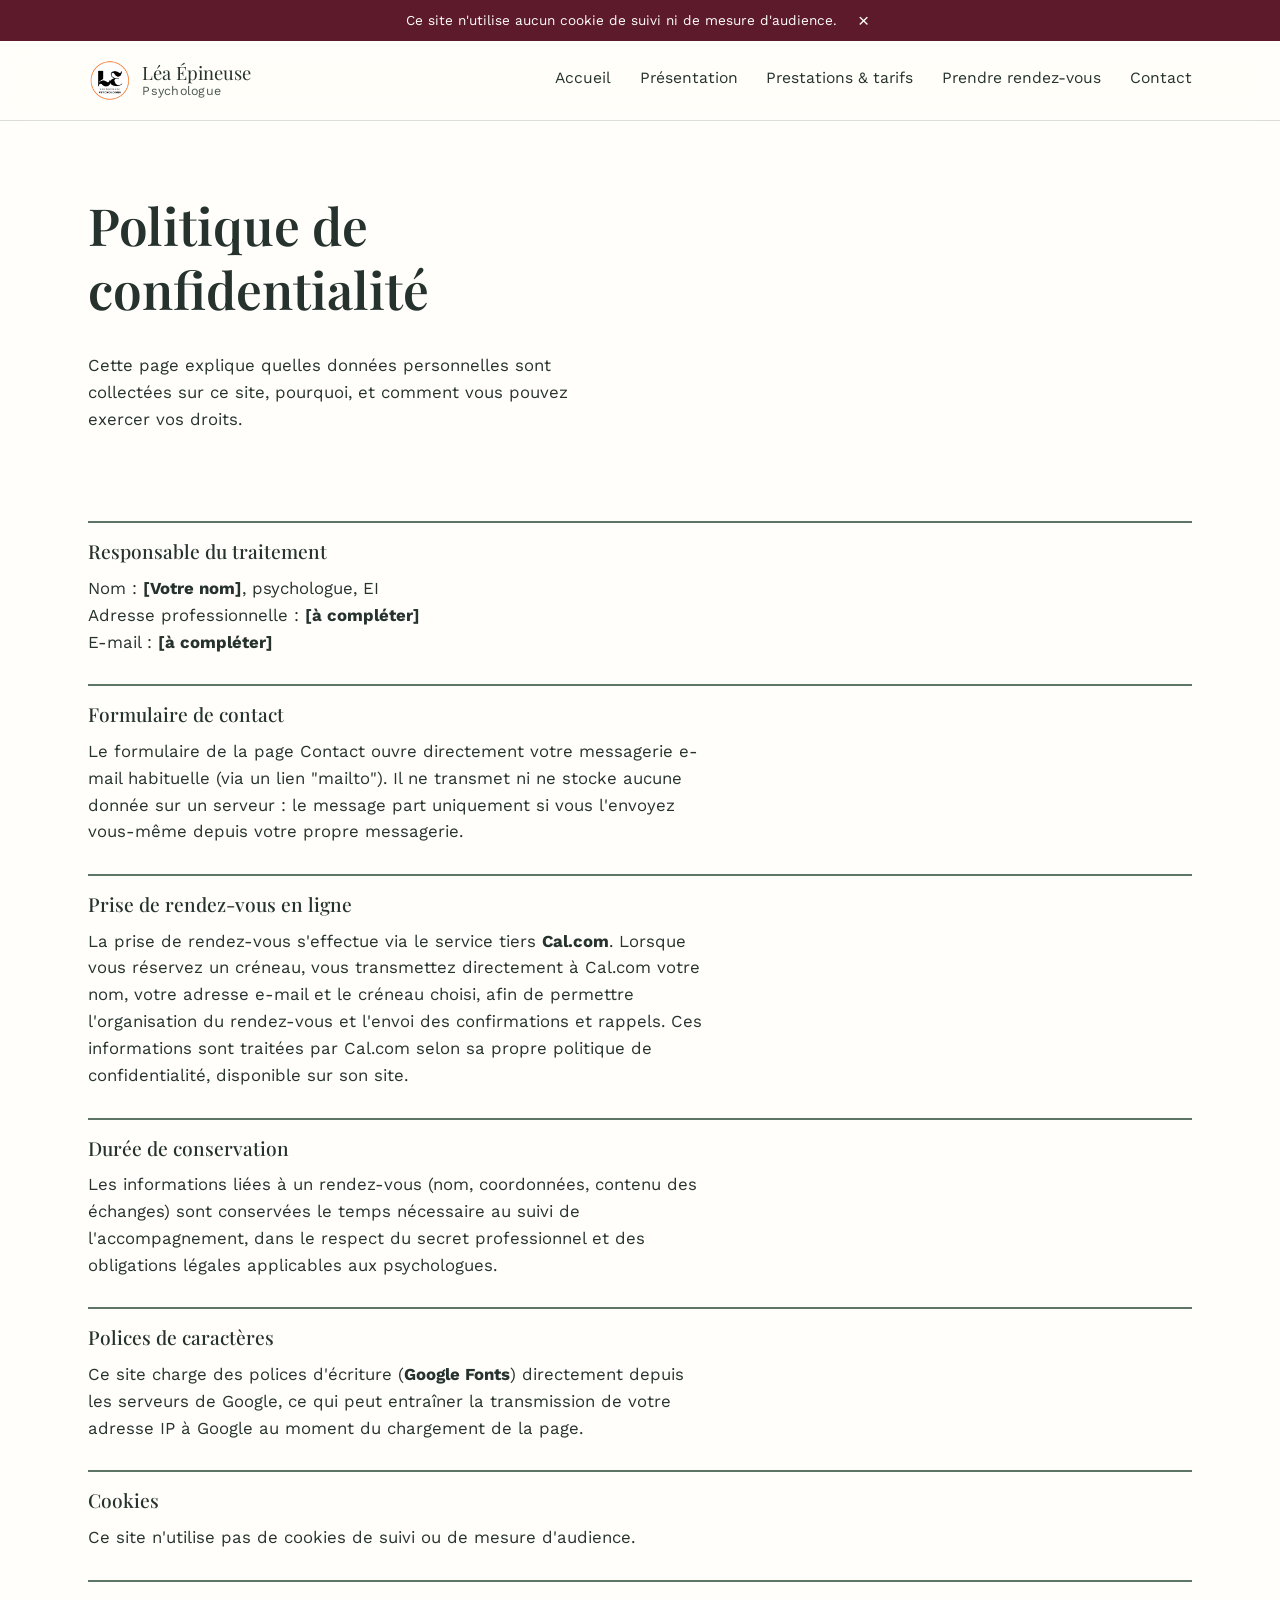
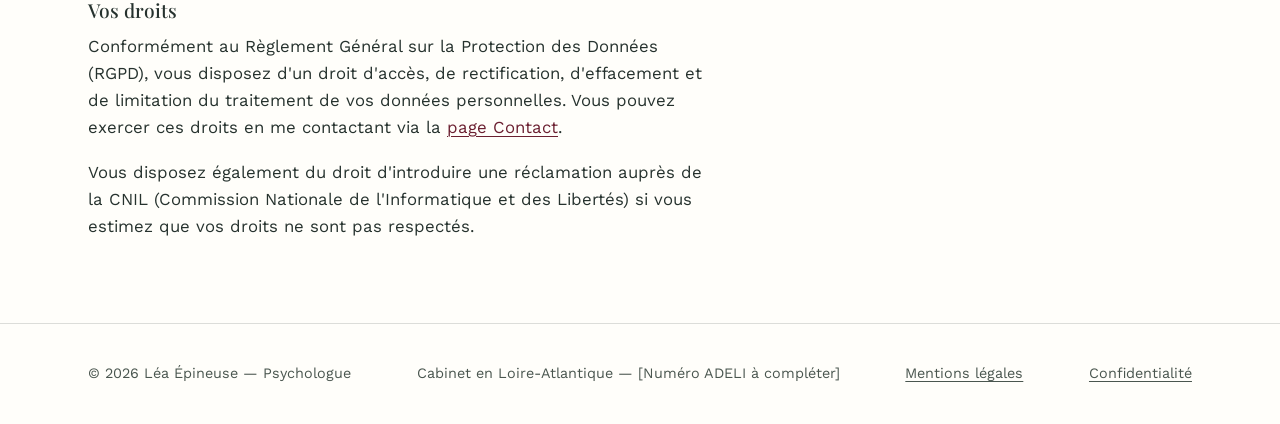
==== confidentialite.html @ ad0fff57 "Remove appointment link from footer Removed the 'Prendre rendez-vous' link from the footer." ====
<!DOCTYPE html>
<html lang="fr">
<head>
<meta charset="UTF-8">
<meta name="viewport" content="width=device-width, initial-scale=1.0">
<title>Politique de confidentialité — Léa Épineuse, Psychologue</title>
<meta name="description" content="Politique de confidentialité et protection des données personnelles du site de Léa Épineuse, psychologue.">
<link rel="stylesheet" href="style.css">
</head>
<body>
  <div class="cookie-banner" id="cookie-banner">
    <div class="cookie-banner-inner">
      <span>Ce site n'utilise aucun cookie de suivi ni de mesure d'audience.</span>
      <button class="cookie-banner-close" id="cookie-banner-close" aria-label="Fermer">×</button>
    </div>
  </div>

<header class="site-header">
  <div class="wrap header-inner">
    <a href="index.html" class="wordmark">
      <img src="logo.carre.png" alt="Logo du cabinet de Léa Épineuse">
      <span class="wordmark-text">Léa Épineuse<span>Psychologue</span></span>
    </a>
    <button class="nav-toggle" aria-label="Ouvrir le menu" aria-expanded="false">☰</button>
    <nav class="site-nav">
      <a href="index.html">Accueil</a>
      <a href="presentation.html">Présentation</a>
      <a href="prestations.html">Prestations &amp; tarifs</a>
      <a href="rendez-vous.html">Prendre rendez-vous</a>
      <a href="contact.html">Contact</a>
    </nav>
  </div>
</header>

<main>

  <section class="hero" style="padding-bottom: 1rem;">
    <div class="wrap">
      <div class="hero-text">
        <h1>Politique de confidentialité</h1>
        <p>Cette page explique quelles données personnelles sont collectées sur ce site, pourquoi, et comment vous pouvez exercer vos droits.</p>
      </div>
    </div>
  </section>

  <section>
    <div class="wrap">

      <div class="info-block">
        <h3>Responsable du traitement</h3>
        <p>Nom : <strong>[Votre nom]</strong>, psychologue, EI<br>
        Adresse professionnelle : <strong>[à compléter]</strong><br>
        E-mail : <strong>[à compléter]</strong></p>
      </div>

      <div class="info-block">
        <h3>Formulaire de contact</h3>
        <p>Le formulaire de la page Contact ouvre directement votre messagerie e-mail habituelle (via un lien "mailto"). Il ne transmet ni ne stocke aucune donnée sur un serveur : le message part uniquement si vous l'envoyez vous-même depuis votre propre messagerie.</p>
      </div>

      <div class="info-block">
        <h3>Prise de rendez-vous en ligne</h3>
        <p>La prise de rendez-vous s'effectue via le service tiers <strong>Cal.com</strong>. Lorsque vous réservez un créneau, vous transmettez directement à Cal.com votre nom, votre adresse e-mail et le créneau choisi, afin de permettre l'organisation du rendez-vous et l'envoi des confirmations et rappels. Ces informations sont traitées par Cal.com selon sa propre politique de confidentialité, disponible sur son site.</p>
      </div>

      <div class="info-block">
        <h3>Durée de conservation</h3>
        <p>Les informations liées à un rendez-vous (nom, coordonnées, contenu des échanges) sont conservées le temps nécessaire au suivi de l'accompagnement, dans le respect du secret professionnel et des obligations légales applicables aux psychologues.</p>
      </div>

      <div class="info-block">
        <h3>Polices de caractères</h3>
        <p>Ce site charge des polices d'écriture (<strong>Google Fonts</strong>) directement depuis les serveurs de Google, ce qui peut entraîner la transmission de votre adresse IP à Google au moment du chargement de la page.</p>
      </div>

      <div class="info-block">
        <h3>Cookies</h3>
        <p>Ce site n'utilise pas de cookies de suivi ou de mesure d'audience.</p>
      </div>

      <div class="info-block">
        <h3>Vos droits</h3>
        <p>Conformément au Règlement Général sur la Protection des Données (RGPD), vous disposez d'un droit d'accès, de rectification, d'effacement et de limitation du traitement de vos données personnelles. Vous pouvez exercer ces droits en me contactant via la <a href="contact.html">page Contact</a>.</p>
        <p>Vous disposez également du droit d'introduire une réclamation auprès de la CNIL (Commission Nationale de l'Informatique et des Libertés) si vous estimez que vos droits ne sont pas respectés.</p>
      </div>

    </div>
  </section>

</main>

<footer class="site-footer">
  <div class="wrap footer-inner">
    <span>© <span id="year"></span> Léa Épineuse — Psychologue</span>
    <span>Cabinet en Loire-Atlantique — [Numéro ADELI à compléter]</span>
    <a href="mentions-legales.html">Mentions légales</a>
    <a href="confidentialite.html">Confidentialité</a>
  </div>
</footer>

<script src="script.js"></script>
<script>document.getElementById('year').textContent = new Date().getFullYear();</script>
</body>
</html>
---- style.css ----
@import url('https://fonts.googleapis.com/css2?family=Playfair+Display:ital,wght@0,400;0,500;0,600;0,700;1,400&family=Work+Sans:wght@400;500;600&display=swap');

:root {
  --ink: #26322e;
  --ink-soft: #4a564f;
  --bg: #fffefa;
  --bg-panel: #f3e2e5;
  --sage: #7c9683;
  --sage-dark: #5c7565;
  --rose: #8f2d42;
  --rose-dark: #6b1f30;
  --plum: #5c1a2b;
  --line: rgba(38, 50, 46, 0.16);
  --font-serif: 'Playfair Display', Georgia, 'Times New Roman', serif;
  --font-sans: 'Work Sans', -apple-system, BlinkMacSystemFont, 'Segoe UI', sans-serif;
  --max: 72rem;
}

* { box-sizing: border-box; }

html { scroll-behavior: smooth; }

@media (prefers-reduced-motion: reduce) {
  html { scroll-behavior: auto; }
  * { animation-duration: 0.01ms !important; animation-iteration-count: 1 !important; transition-duration: 0.01ms !important; }
}

body {
  margin: 0;
  font-family: var(--font-sans);
  color: var(--ink);
  background: var(--bg);
  line-height: 1.6;
  font-size: 1.05rem;
}

h1, h2, h3 {
  font-family: var(--font-serif);
  font-weight: 500;
  color: var(--ink);
  line-height: 1.25;
  margin: 0 0 0.6em;
}

h1 { font-size: clamp(2.1rem, 4vw, 3.2rem); font-weight: 600; }
h2 { font-size: clamp(1.5rem, 2.6vw, 2rem); }
h3 { font-size: 1.2rem; }

p { margin: 0 0 1.1em; max-width: 62ch; }

a { color: var(--rose-dark); text-decoration-thickness: 1px; text-underline-offset: 3px; }
a:hover { color: var(--rose); }

.wrap {
  max-width: var(--max);
  margin: 0 auto;
  padding: 0 1.5rem;
}

/* Header */
.site-header {
  border-bottom: 1px solid var(--line);
  background: rgba(255, 254, 250, 0.45);
  backdrop-filter: blur(14px) saturate(160%);
  -webkit-backdrop-filter: blur(14px) saturate(160%);
  position: sticky;
  top: 0;
  z-index: 20;
}

.header-inner {
  display: flex;
  align-items: center;
  justify-content: space-between;
  padding-top: 1.1rem;
  padding-bottom: 1.1rem;
}

.wordmark {
  display: flex;
  align-items: center;
  gap: 0.65rem;
  font-family: var(--font-serif);
  font-size: 1.15rem;
  color: var(--ink);
  text-decoration: none;
  line-height: 1.2;
}

.wordmark img {
  height: 44px;
  width: 44px;
  display: block;
  border-radius: 50%;
  object-fit: cover;
}

.wordmark-text {
  display: flex;
  flex-direction: column;
}

.wordmark-text span {
  font-family: var(--font-sans);
  font-size: 0.78rem;
  color: var(--ink-soft);
  letter-spacing: 0.02em;
}

.site-nav {
  display: flex;
  gap: 1.8rem;
}

.site-nav a {
  color: var(--ink);
  text-decoration: none;
  font-size: 0.98rem;
  padding-bottom: 0.2rem;
  border-bottom: 2px solid transparent;
}

.site-nav a:hover,
.site-nav a[aria-current="page"] {
  border-bottom-color: var(--sage-dark);
  color: var(--ink);
}

.nav-toggle {
  display: none;
  background: none;
  border: 1px solid var(--line);
  border-radius: 6px;
  padding: 0.4rem 0.7rem;
  font-size: 1.1rem;
  cursor: pointer;
  color: var(--ink);
}

/* Buttons */
.btn {
  display: inline-block;
  padding: 0.6rem 1.35rem;
  border-radius: 999px;
  text-decoration: none;
  font-size: 0.92rem;
  font-weight: 500;
  letter-spacing: 0.01em;
  border: 1px solid transparent;
  transition: background-color 0.2s ease, color 0.2s ease, border-color 0.2s ease;
}

.btn-primary {
  background: var(--rose-dark);
  color: #fff;
}
.btn-primary:hover { background: var(--rose); color: #fff; }

.btn-secondary {
  border-color: rgba(38, 50, 46, 0.25);
  color: var(--ink);
  background: rgba(255, 255, 255, 0.35);
  backdrop-filter: blur(10px) saturate(160%);
  -webkit-backdrop-filter: blur(10px) saturate(160%);
}
.btn-secondary:hover { background: rgba(38, 50, 46, 0.08); border-color: var(--ink); }

.btn-row { display: flex; gap: 0.85rem; flex-wrap: wrap; margin-top: 1.6rem; }

/* Hero */
.hero {
  padding: 4.5rem 0 4rem;
  position: relative;
  overflow: hidden;
}

.hero-text { max-width: 34rem; }

/* Sections */
section { padding: 3.4rem 0; }

.panel { background: var(--bg-panel); }

.section-head { max-width: 42rem; margin-bottom: 2.2rem; }

.grid-3 {
  display: grid;
  grid-template-columns: repeat(3, 1fr);
  gap: 2rem;
}

.grid-2 {
  display: grid;
  grid-template-columns: 1fr 1fr;
  gap: 2.4rem;
}

.item {
  border-top: 2px solid var(--sage-dark);
  padding-top: 1rem;
}

.item h3 { margin-bottom: 0.5em; }

/* Pricing */
.price-list {
  list-style: none;
  margin: 0;
  padding: 0;
}

.price-row {
  display: flex;
  justify-content: space-between;
  align-items: baseline;
  gap: 1rem;
  padding: 1.3rem 0;
  border-bottom: 1px solid var(--line);
}

.price-row:first-child { border-top: 1px solid var(--line); }

.price-row h3 { margin: 0 0 0.3em; }
.price-row p { margin: 0; color: var(--ink-soft); font-size: 0.96rem; }

.price-amount {
  font-family: var(--font-serif);
  font-size: 1.3rem;
  white-space: nowrap;
  color: var(--rose-dark);
}

.note {
  font-size: 0.92rem;
  color: var(--ink-soft);
  margin-top: 1.2rem;
}

/* Steps (legitimate sequence) */
.steps {
  list-style: none;
  margin: 0;
  padding: 0;
  display: grid;
  grid-template-columns: repeat(3, 1fr);
  gap: 2rem;
  counter-reset: step;
}

.steps li {
  counter-increment: step;
  padding-top: 1rem;
  border-top: 2px solid var(--sage-dark);
  position: relative;
}

.steps li::before {
  content: counter(step);
  font-family: var(--font-serif);
  font-size: 1.6rem;
  color: var(--sage-dark);
  display: block;
  margin-bottom: 0.4rem;
}

/* Callout */
.callout {
  background: var(--plum);
  color: var(--bg);
  border-radius: 6px;
  padding: 2.2rem;
}

.callout h2, .callout p { color: var(--bg); }
.callout a.btn-primary { background: var(--rose); }

/* Contact form */
.contact-grid {
  display: grid;
  grid-template-columns: 1fr 1fr;
  gap: 3rem;
  align-items: start;
}

form.contact-form { display: flex; flex-direction: column; gap: 1rem; max-width: 32rem; }

label { font-size: 0.92rem; color: var(--ink-soft); }

input, textarea {
  font-family: var(--font-sans);
  font-size: 1rem;
  padding: 0.7rem 0.8rem;
  border: 1px solid var(--line);
  border-radius: 4px;
  background: #fff;
  color: var(--ink);
}

input:focus, textarea:focus, a:focus, button:focus {
  outline: 3px solid var(--sage-dark);
  outline-offset: 2px;
}

textarea { resize: vertical; min-height: 140px; }

.info-block { border-top: 2px solid var(--sage-dark); padding-top: 1rem; margin-bottom: 1.8rem; }

/* Footer */
.site-footer {
  border-top: 1px solid var(--line);
  padding: 2.4rem 0;
  font-size: 0.9rem;
  color: var(--ink-soft);
}

.footer-inner {
  display: flex;
  justify-content: space-between;
  flex-wrap: wrap;
  gap: 1rem;
}

.footer-inner a {
  color: var(--ink-soft);
  text-decoration: underline;
}
.footer-inner a:hover { color: var(--ink); }

/* Responsive */
@media (max-width: 800px) {
  .grid-3, .steps { grid-template-columns: 1fr; gap: 1.6rem; }
  .grid-2, .contact-grid { grid-template-columns: 1fr; }

  .nav-toggle { display: inline-block; }
  .site-nav {
    display: none;
    flex-direction: column;
    gap: 0;
    position: absolute;
    top: 100%;
    left: 0;
    right: 0;
    background: rgba(255, 254, 250, 0.85);
    backdrop-filter: blur(20px) saturate(180%);
    -webkit-backdrop-filter: blur(20px) saturate(180%);
    box-shadow: 0 8px 24px rgba(38, 50, 46, 0.12);
    border-bottom: 1px solid var(--line);
  }
  .site-nav.open { display: flex; }
  .site-nav a { padding: 0.9rem 1.5rem; border-bottom: 1px solid var(--line); }
}

/* Bandeau cookies */
.cookie-banner {
  background: var(--plum);
  color: var(--bg);
  font-size: 0.85rem;
  text-align: center;
}

.cookie-banner-inner {
  display: flex;
  align-items: center;
  justify-content: center;
  gap: 1rem;
  padding: 0.6rem 1.5rem;
  position: relative;
}

.cookie-banner-close {
  background: none;
  border: none;
  color: var(--bg);
  font-size: 1.2rem;
  cursor: pointer;
  line-height: 1;
  padding: 0 0.3rem;
}

.cookie-banner.hidden { display: none; }

/* Carte */
.map-embed {
  aspect-ratio: 16 / 9;
  border-radius: 8px;
  overflow: hidden;
  margin-top: 1.5rem;
  border: 1px solid var(--line);
}
.map-embed iframe { width: 100%; height: 100%; border: 0; }
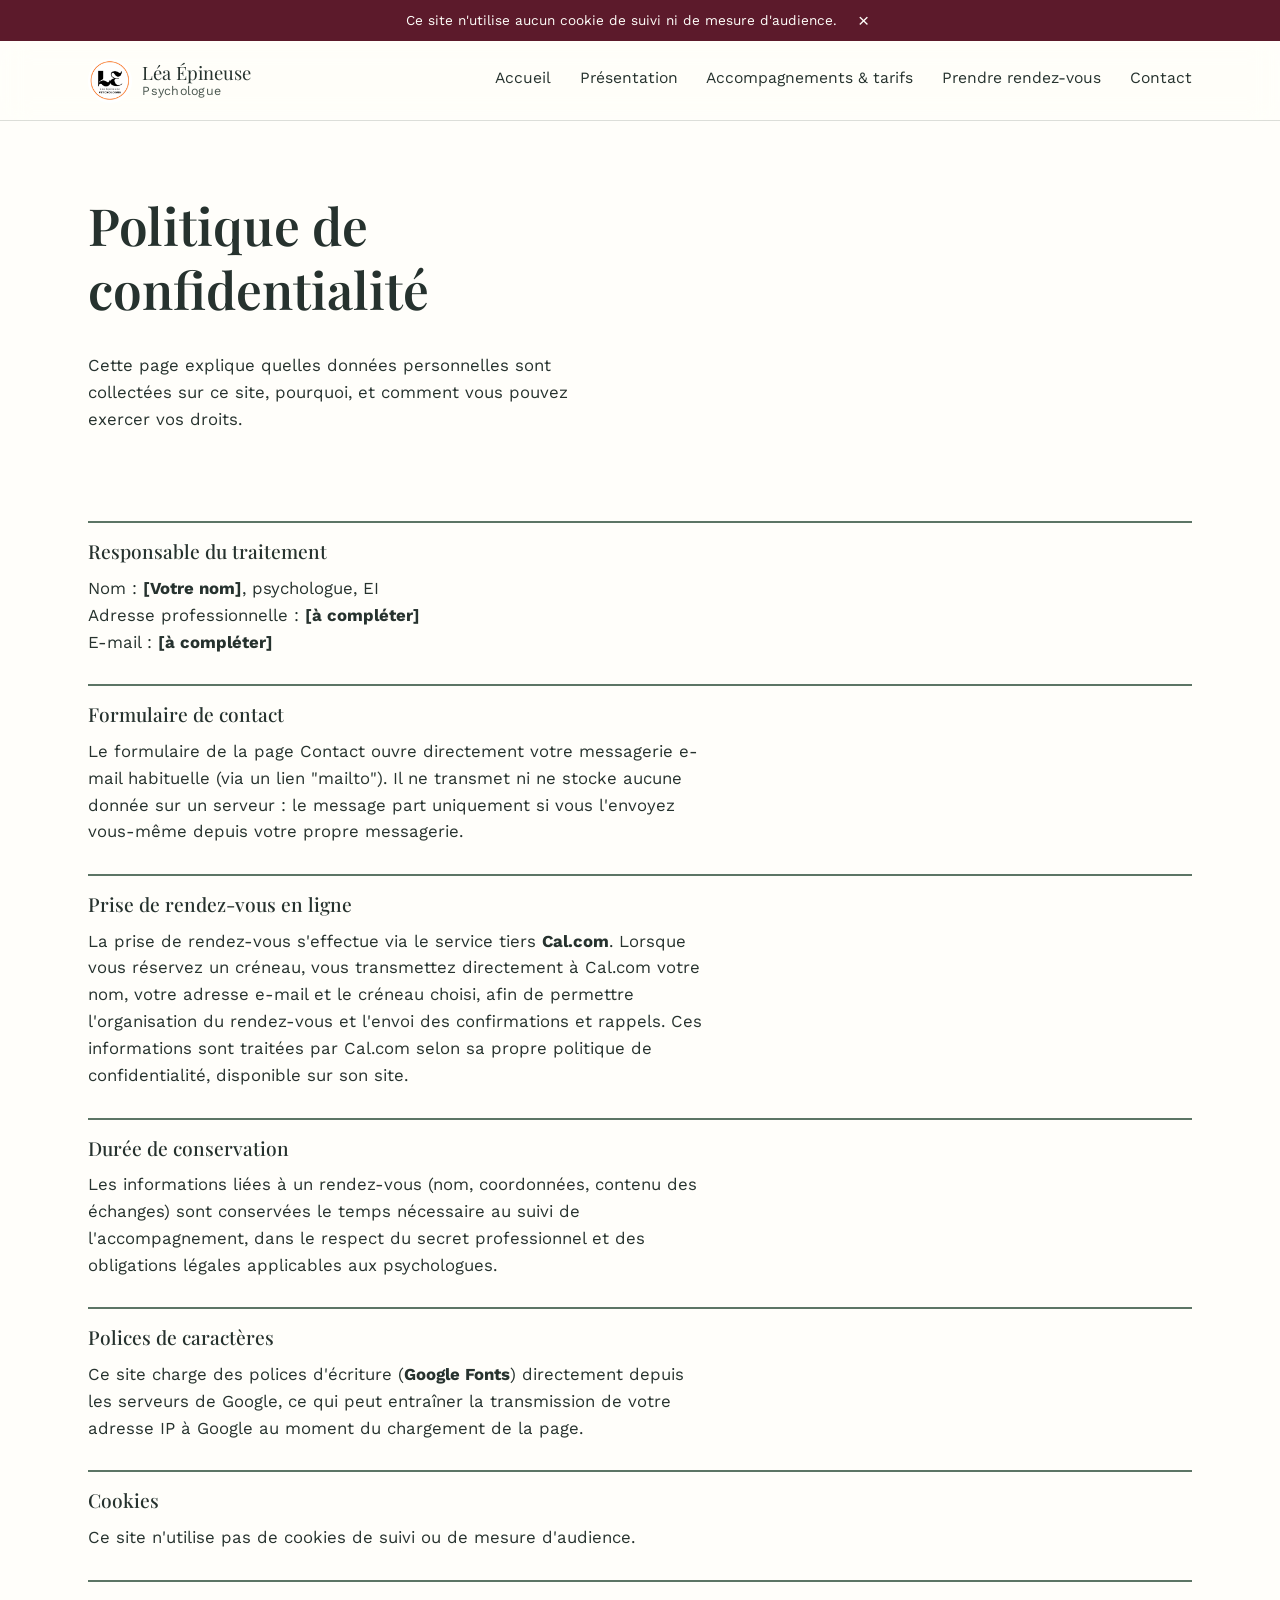
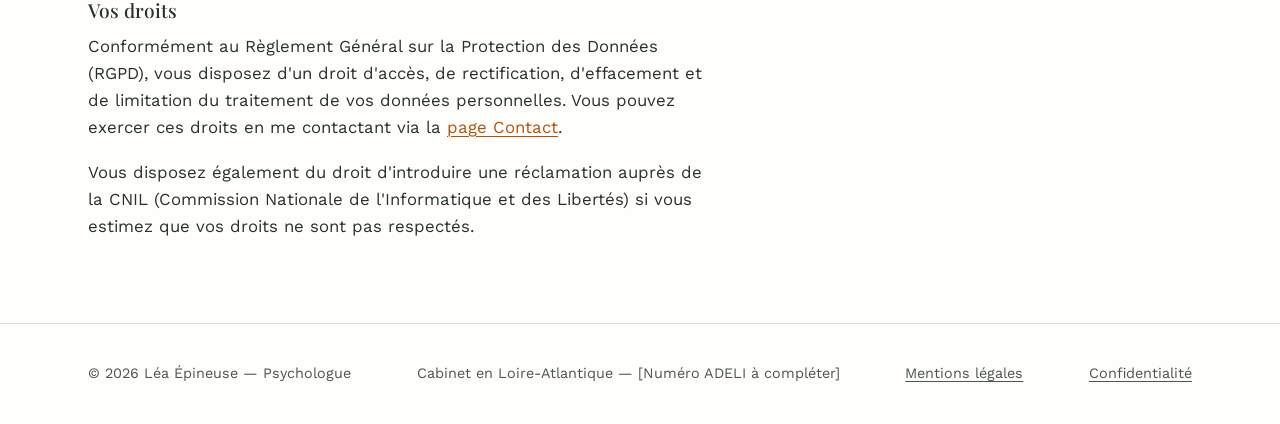
==== commit 4fafcda3: "Update link text for services in confidentialite.html" ====
--- a/confidentialite.html
+++ b/confidentialite.html
@@ -25,7 +25,7 @@
     <nav class="site-nav">
       <a href="index.html">Accueil</a>
       <a href="presentation.html">Présentation</a>
-      <a href="prestations.html">Prestations &amp; tarifs</a>
+      <a href="prestations.html">Accompagnements &amp; tarifs</a>
       <a href="rendez-vous.html">Prendre rendez-vous</a>
       <a href="contact.html">Contact</a>
     </nav>
--- a/style.css
+++ b/style.css
@@ -4,11 +4,11 @@
   --ink: #26322e;
   --ink-soft: #4a564f;
   --bg: #fffefa;
-  --bg-panel: #f3e2e5;
+  --bg-panel: #e9d3cc;
   --sage: #7c9683;
   --sage-dark: #5c7565;
-  --rose: #8f2d42;
-  --rose-dark: #6b1f30;
+  --rose: #d97706;
+  --rose-dark: #b45309;
   --plum: #5c1a2b;
   --line: rgba(38, 50, 46, 0.16);
   --font-serif: 'Playfair Display', Georgia, 'Times New Roman', serif;
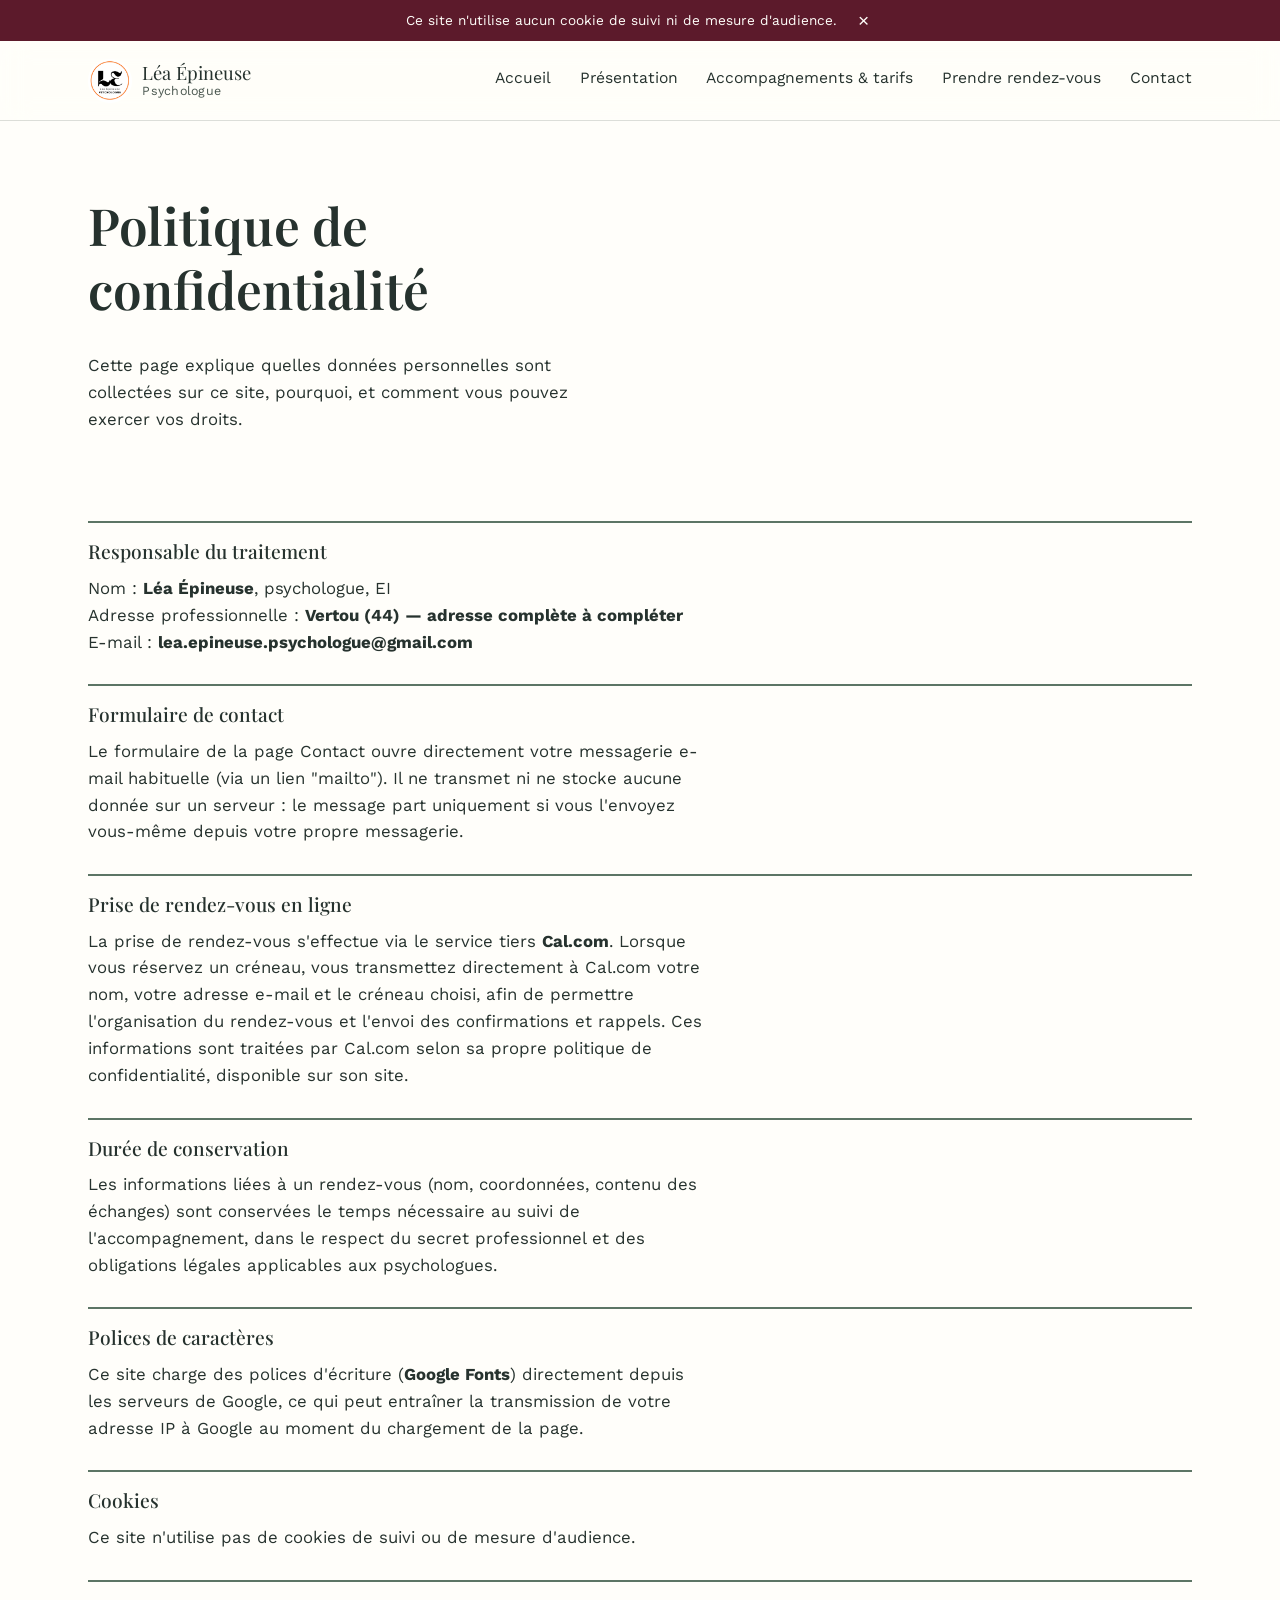
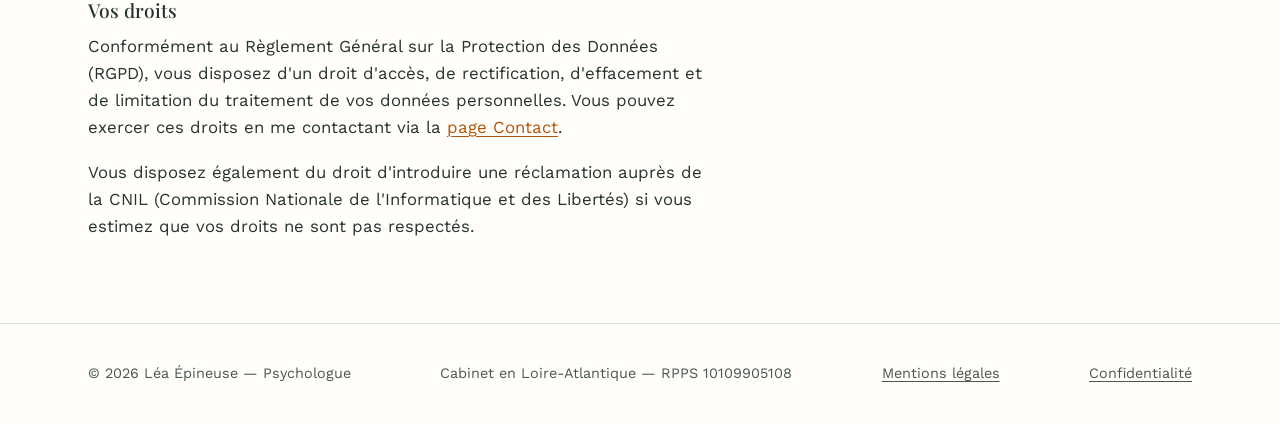
==== commit e9ff07ab: "Update contact information in confidentialite.html" ====
--- a/confidentialite.html
+++ b/confidentialite.html
@@ -48,9 +48,9 @@
 
       <div class="info-block">
         <h3>Responsable du traitement</h3>
-        <p>Nom : <strong>[Votre nom]</strong>, psychologue, EI<br>
-        Adresse professionnelle : <strong>[à compléter]</strong><br>
-        E-mail : <strong>[à compléter]</strong></p>
+        <p>Nom : <strong>Léa Épineuse</strong>, psychologue, EI<br>
+        Adresse professionnelle : <strong>Vertou (44) — adresse complète à compléter</strong><br>
+        E-mail : <strong>lea.epineuse.psychologue@gmail.com</strong></p>
       </div>
 
       <div class="info-block">
@@ -92,7 +92,7 @@
 <footer class="site-footer">
   <div class="wrap footer-inner">
     <span>© <span id="year"></span> Léa Épineuse — Psychologue</span>
-    <span>Cabinet en Loire-Atlantique — [Numéro ADELI à compléter]</span>
+    <span>Cabinet en Loire-Atlantique — RPPS 10109905108</span>
     <a href="mentions-legales.html">Mentions légales</a>
     <a href="confidentialite.html">Confidentialité</a>
   </div>
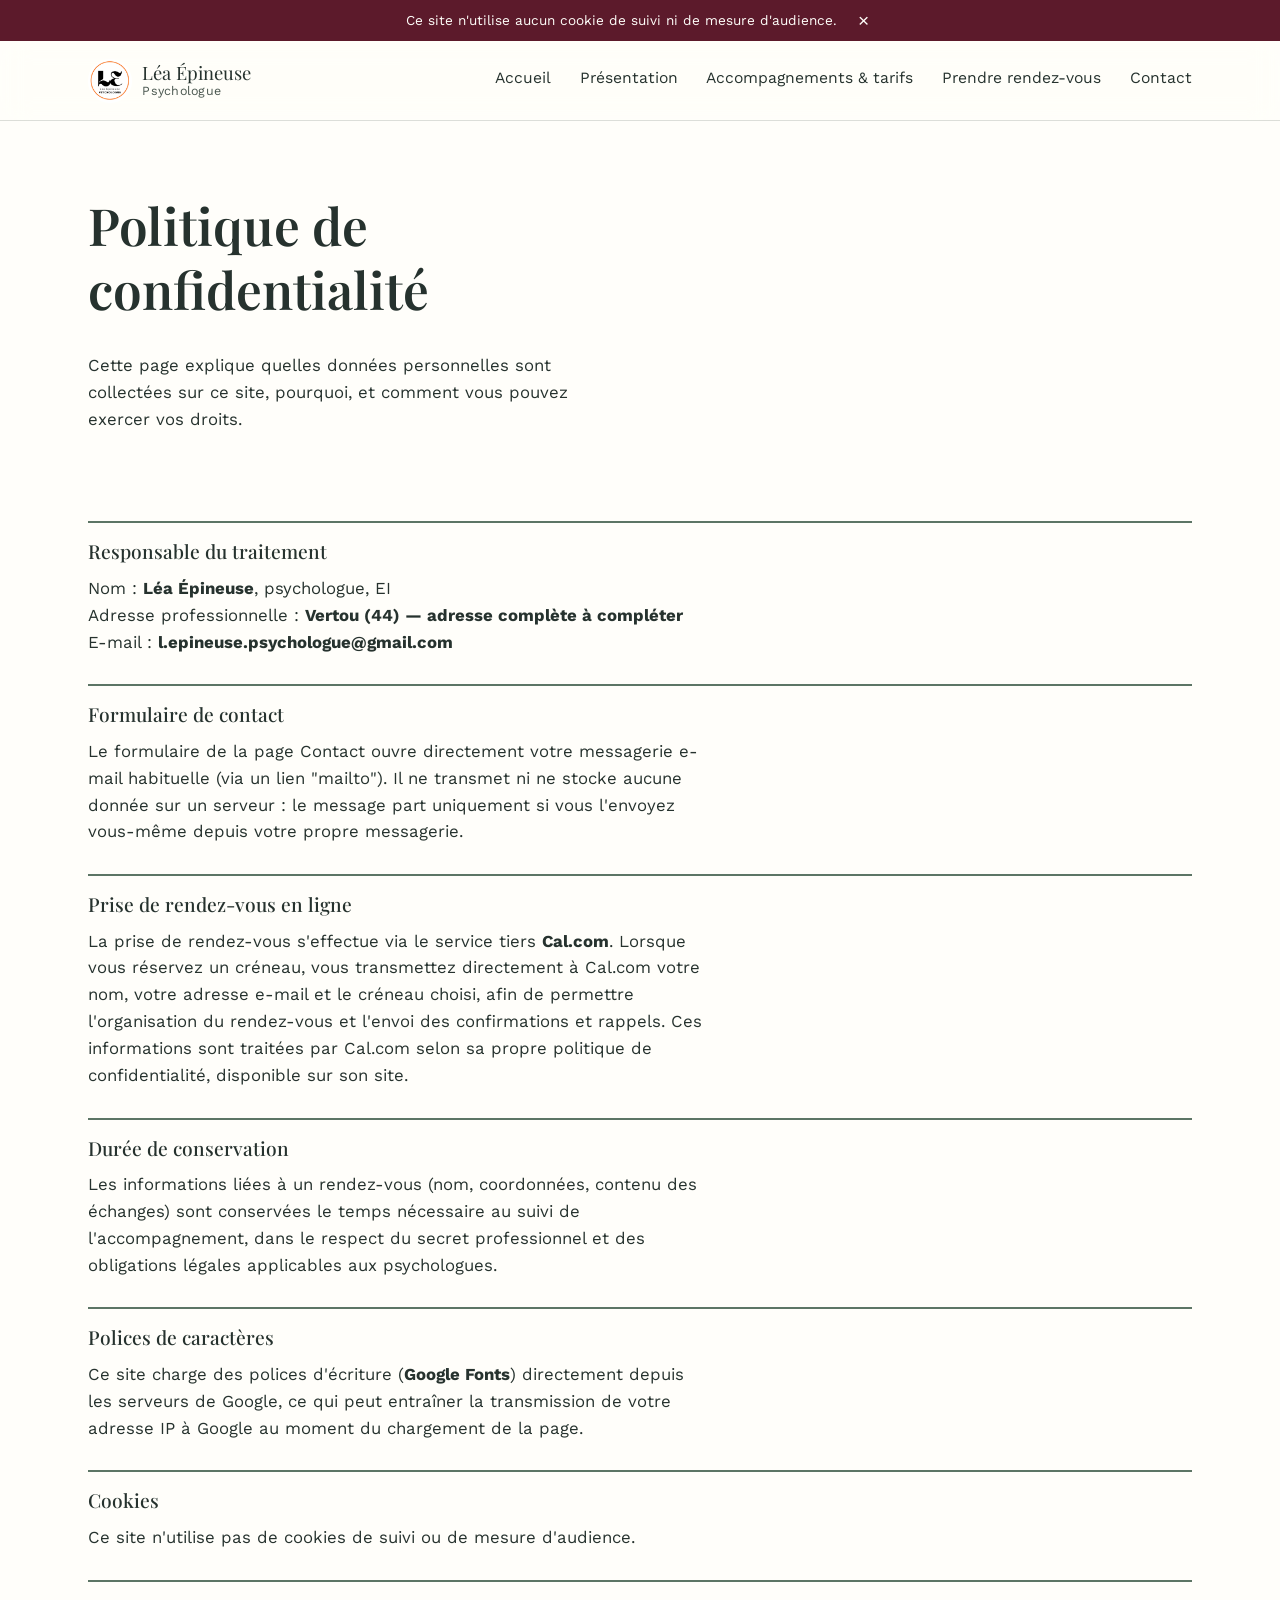
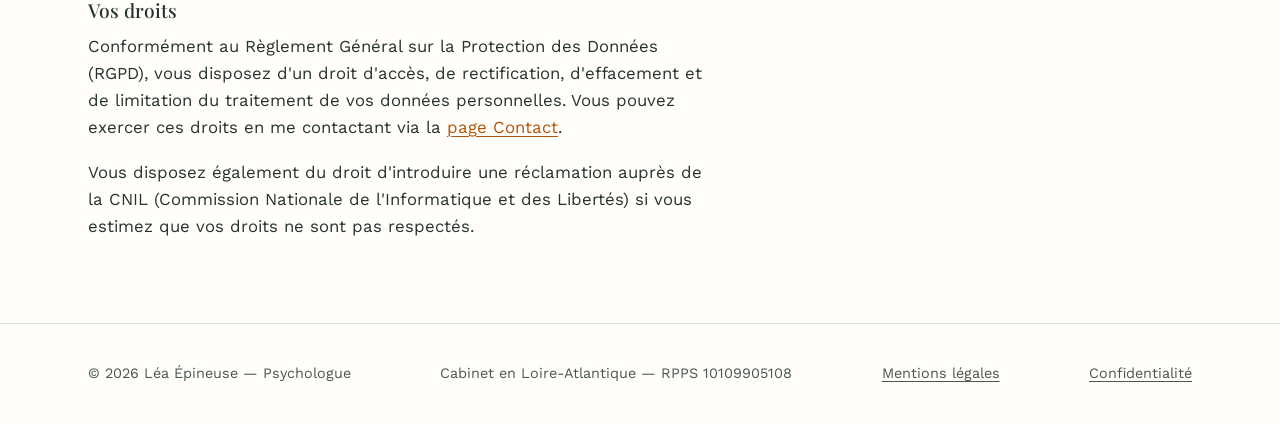
==== commit 225828ed: "Update email address for Léa Épineuse" ====
--- a/confidentialite.html
+++ b/confidentialite.html
@@ -50,7 +50,7 @@
         <h3>Responsable du traitement</h3>
         <p>Nom : <strong>Léa Épineuse</strong>, psychologue, EI<br>
         Adresse professionnelle : <strong>Vertou (44) — adresse complète à compléter</strong><br>
-        E-mail : <strong>lea.epineuse.psychologue@gmail.com</strong></p>
+        E-mail : <strong>l.epineuse.psychologue@gmail.com</strong></p>
       </div>
 
       <div class="info-block">
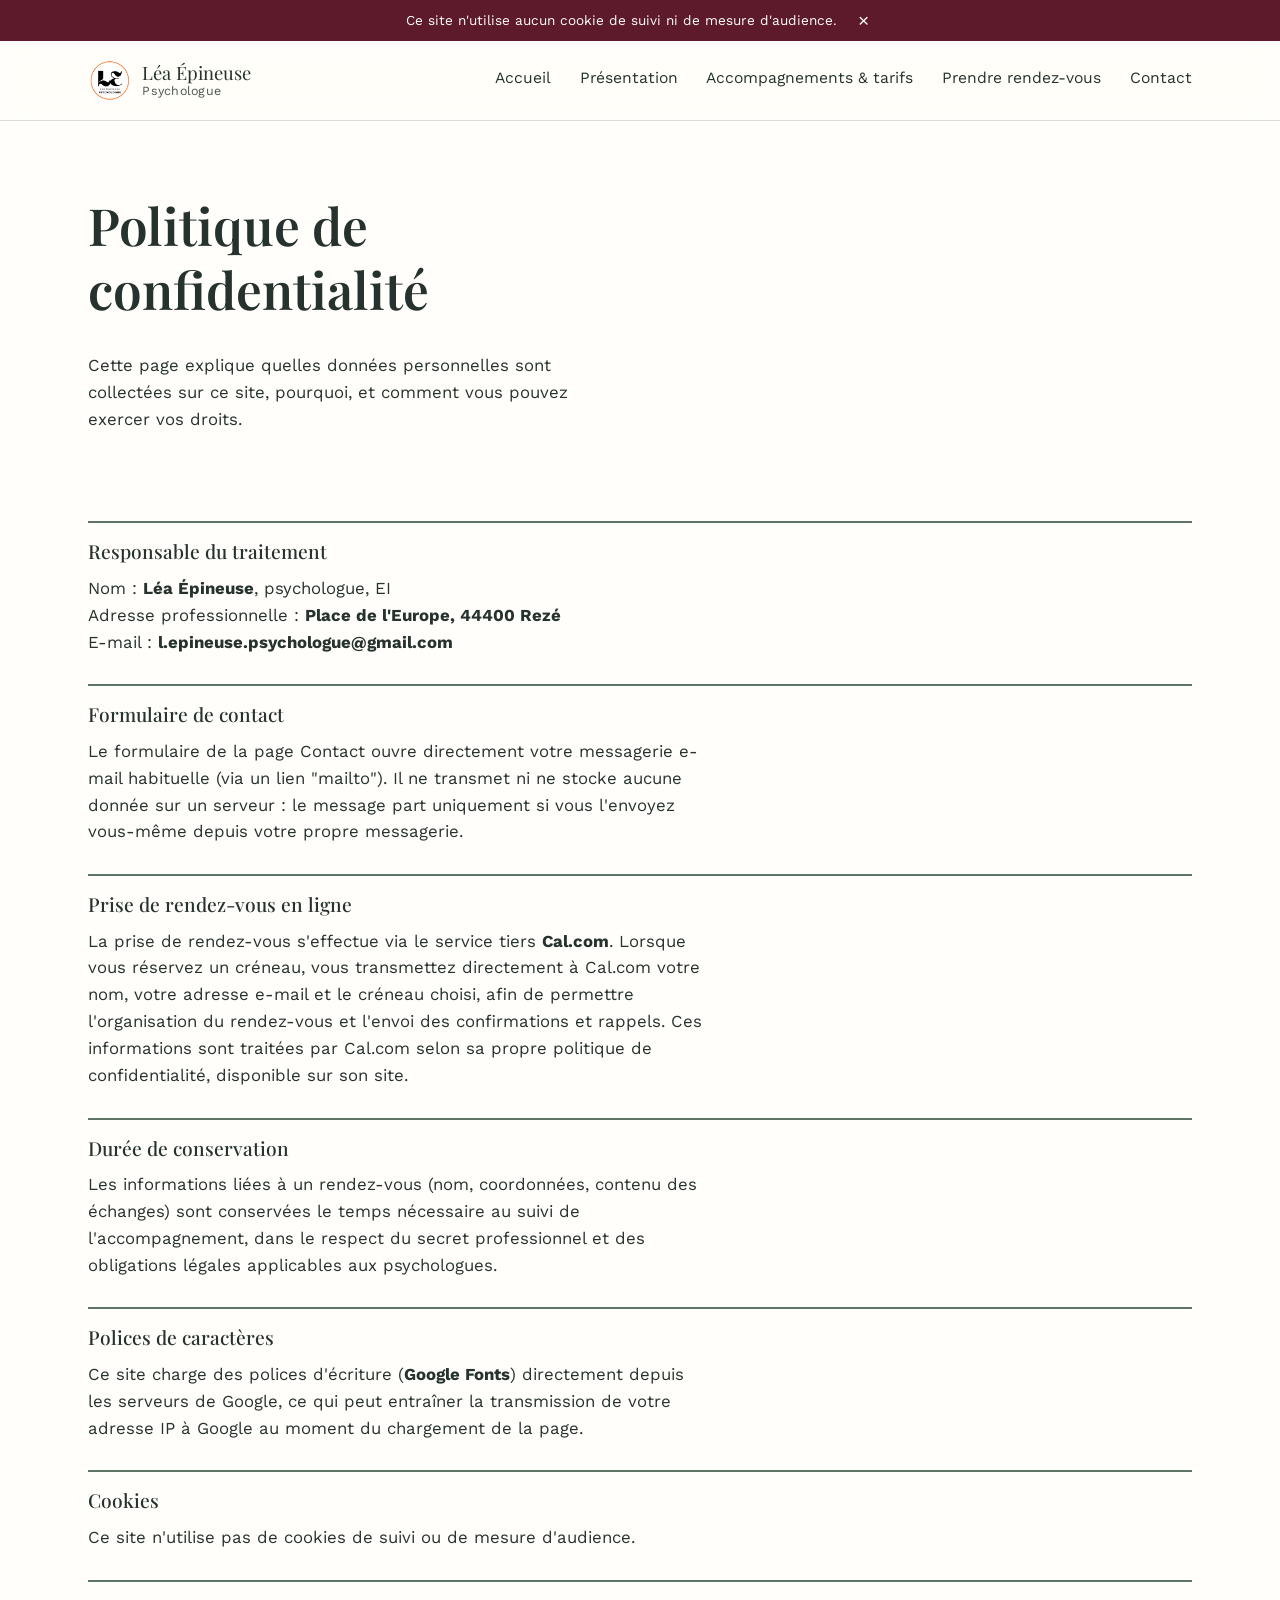
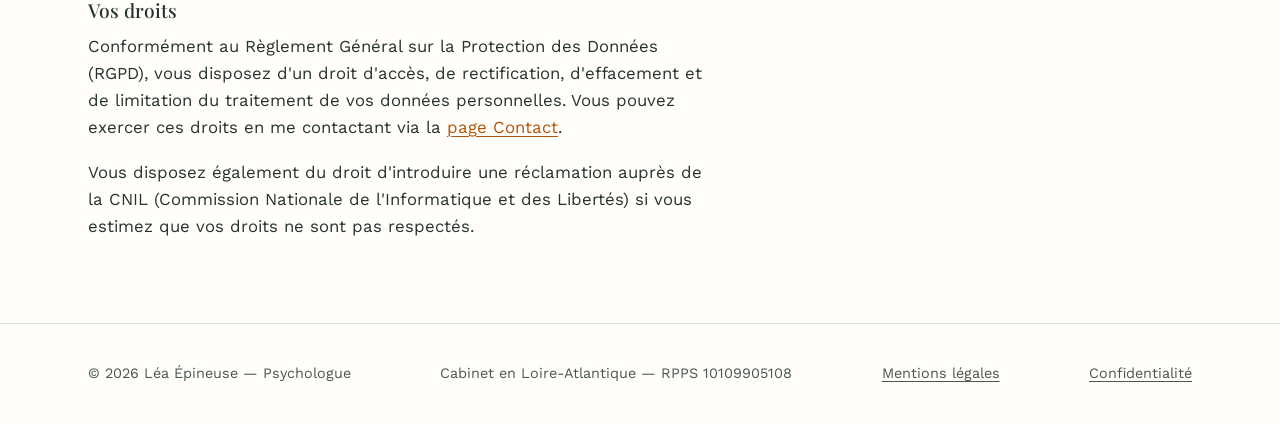
==== commit e0dd6222: "Update stylesheet and script links with versioning" ====
--- a/confidentialite.html
+++ b/confidentialite.html
@@ -5,7 +5,7 @@
 <meta name="viewport" content="width=device-width, initial-scale=1.0">
 <title>Politique de confidentialité — Léa Épineuse, Psychologue</title>
 <meta name="description" content="Politique de confidentialité et protection des données personnelles du site de Léa Épineuse, psychologue.">
-<link rel="stylesheet" href="style.css">
+<link rel="stylesheet" href="style.css?v=2">
 </head>
 <body>
   <div class="cookie-banner" id="cookie-banner">
@@ -49,7 +49,7 @@
       <div class="info-block">
         <h3>Responsable du traitement</h3>
         <p>Nom : <strong>Léa Épineuse</strong>, psychologue, EI<br>
-        Adresse professionnelle : <strong>Vertou (44) — adresse complète à compléter</strong><br>
+        Adresse professionnelle : <strong>Place de l'Europe, 44400 Rezé</strong><br>
         E-mail : <strong>l.epineuse.psychologue@gmail.com</strong></p>
       </div>
 
@@ -98,7 +98,7 @@
   </div>
 </footer>
 
-<script src="script.js"></script>
+<script src="script.js?v=2"></script>
 <script>document.getElementById('year').textContent = new Date().getFullYear();</script>
 </body>
 </html>
--- a/style.css
+++ b/style.css
@@ -148,6 +148,7 @@
   letter-spacing: 0.01em;
   border: 1px solid transparent;
   transition: background-color 0.2s ease, color 0.2s ease, border-color 0.2s ease;
+  cursor: pointer;
 }
 
 .btn-primary {
@@ -176,6 +177,34 @@
 
 .hero-text { max-width: 34rem; }
 
+.hero-flex {
+  display: flex;
+  align-items: center;
+  justify-content: space-between;
+  gap: 2.5rem;
+  flex-wrap: wrap;
+}
+
+.hero-photo {
+  flex-shrink: 0;
+  width: 160px;
+  max-width: 32vw;
+}
+
+.hero-photo img {
+  width: 100%;
+  aspect-ratio: 4 / 5;
+  object-fit: cover;
+  border-radius: 14px;
+  display: block;
+  box-shadow: 0 12px 30px rgba(38, 50, 46, 0.18);
+}
+
+@media (max-width: 700px) {
+  .hero-flex { flex-direction: column-reverse; align-items: flex-start; }
+  .hero-photo { width: 130px; max-width: 40vw; }
+}
+
 /* Sections */
 section { padding: 3.4rem 0; }
 
@@ -201,6 +230,8 @@
 }
 
 .item h3 { margin-bottom: 0.5em; }
+
+.stack > .item + .item { margin-top: 2.8rem; }
 
 /* Pricing */
 .price-list {
@@ -222,6 +253,57 @@
 
 .price-row h3 { margin: 0 0 0.3em; }
 .price-row p { margin: 0; color: var(--ink-soft); font-size: 0.96rem; }
+
+/* Tarifs dépliables (accordéon) */
+.price-details {
+  border-bottom: 1px solid var(--line);
+}
+.price-details:first-of-type { border-top: 1px solid var(--line); }
+
+.price-summary-btn {
+  display: flex;
+  flex-direction: column;
+  gap: 0.35rem;
+  width: 100%;
+  padding: 1.1rem 0;
+  cursor: pointer;
+  background: none;
+  border: none;
+  font: inherit;
+  color: inherit;
+  text-align: left;
+}
+
+.price-summary-row {
+  display: flex;
+  justify-content: space-between;
+  align-items: center;
+  gap: 1rem;
+  width: 100%;
+}
+
+.price-summary-text h3 { margin: 0; font-size: 1.05rem; }
+
+.ordinal-num { font-size: 1.5em; font-weight: 400; }
+
+.price-toggle {
+  align-self: flex-start;
+}
+.price-toggle::before {
+  content: '+';
+  font-family: var(--font-serif);
+  font-size: 1.3rem;
+  color: var(--sage-dark);
+  line-height: 1;
+}
+.price-details.open .price-toggle::before { content: '×'; }
+
+.price-details-content {
+  padding: 0 0 1.2rem;
+  color: var(--ink-soft);
+  font-size: 0.95rem;
+}
+.price-details-content p { margin: 0; max-width: 56ch; }
 
 .price-amount {
   font-family: var(--font-serif);
@@ -272,7 +354,8 @@
 }
 
 .callout h2, .callout p { color: var(--bg); }
-.callout a.btn-primary { background: var(--rose); }
+.callout a.btn-primary,
+.callout button.btn-primary { background: var(--rose); }
 
 /* Contact form */
 .contact-grid {
@@ -388,3 +471,60 @@
   border: 1px solid var(--line);
 }
 .map-embed iframe { width: 100%; height: 100%; border: 0; }
+
+/* Fenêtre modale de réservation */
+.modal-overlay {
+  position: fixed;
+  inset: 0;
+  background: rgba(38, 50, 46, 0.55);
+  display: flex;
+  align-items: center;
+  justify-content: center;
+  padding: 1.5rem;
+  z-index: 100;
+  opacity: 0;
+  visibility: hidden;
+  transition: opacity 0.2s ease, visibility 0.2s ease;
+}
+
+.modal-overlay.open {
+  opacity: 1;
+  visibility: visible;
+}
+
+.modal-box {
+  background: var(--bg);
+  border-radius: 10px;
+  padding: 2rem;
+  max-width: 34rem;
+  width: 100%;
+  max-height: 85vh;
+  overflow-y: auto;
+  position: relative;
+  box-shadow: 0 20px 50px rgba(38, 50, 46, 0.25);
+}
+
+.modal-close {
+  position: absolute;
+  top: 0.8rem;
+  right: 0.9rem;
+  background: none;
+  border: none;
+  font-size: 1.5rem;
+  line-height: 1;
+  cursor: pointer;
+  color: var(--ink-soft);
+  padding: 0.2rem;
+}
+.modal-close:hover { color: var(--ink); }
+
+.modal-group { margin-top: 1.5rem; }
+.modal-group:first-of-type { margin-top: 1.6rem; }
+.modal-group h3 { margin-bottom: 0.6em; }
+
+.btn-stack {
+  display: flex;
+  flex-direction: column;
+  align-items: flex-start;
+  gap: 0.6rem;
+}
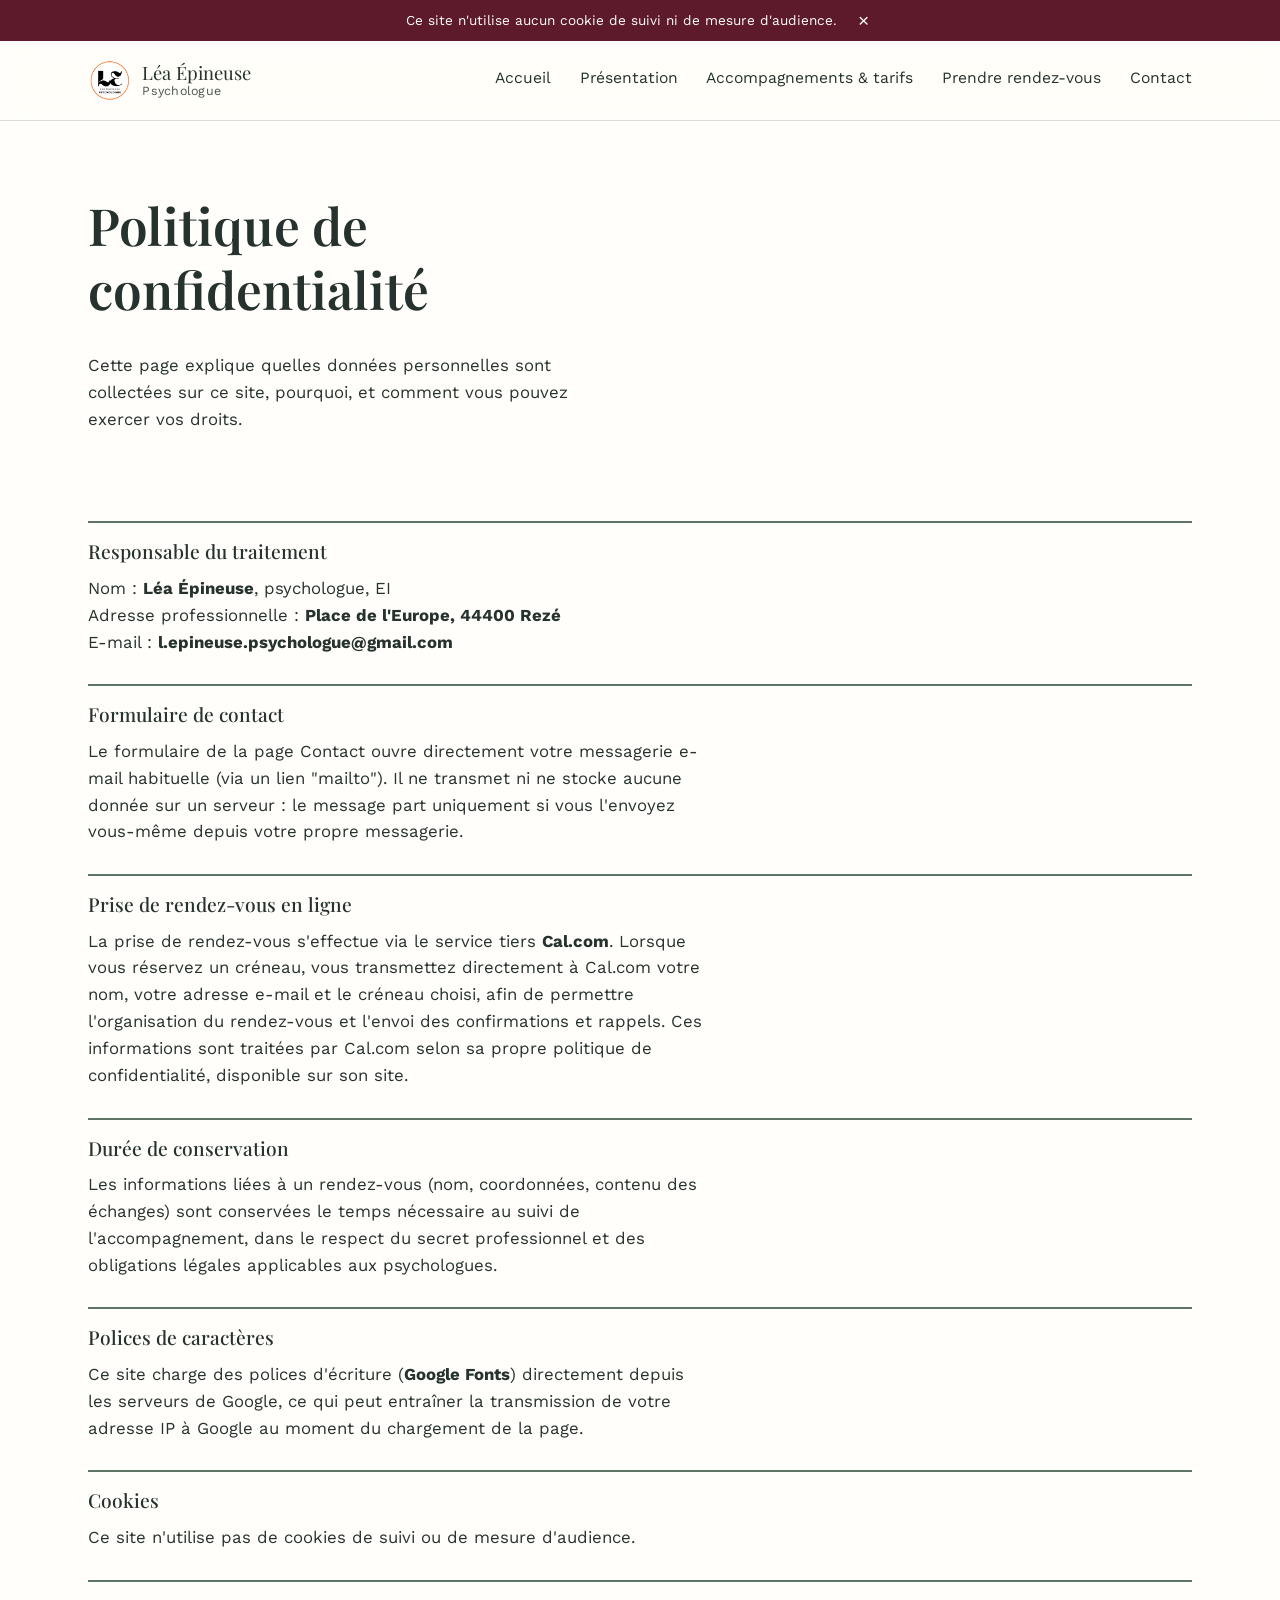
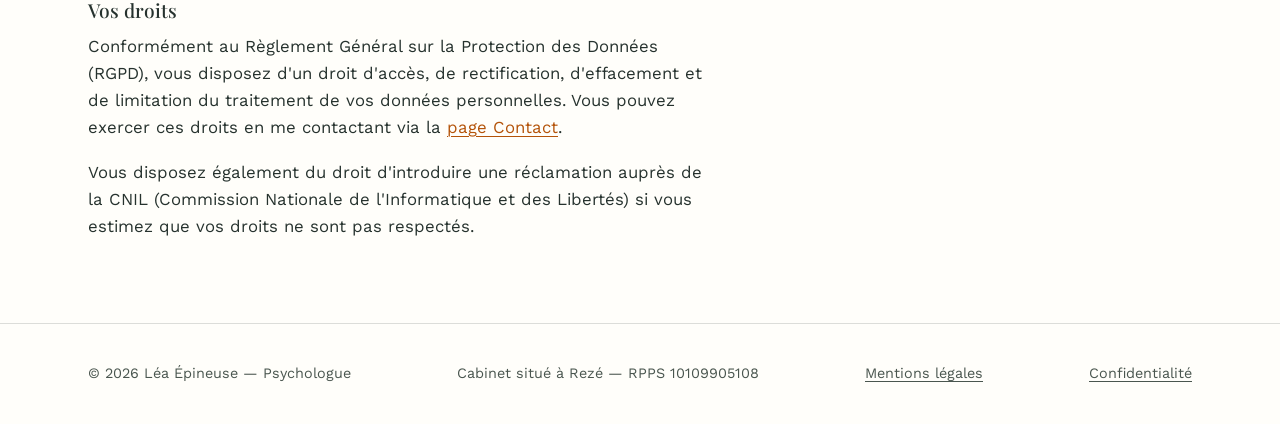
==== commit 9da847f6: "Update footer text for location clarification" ====
--- a/confidentialite.html
+++ b/confidentialite.html
@@ -92,7 +92,7 @@
 <footer class="site-footer">
   <div class="wrap footer-inner">
     <span>© <span id="year"></span> Léa Épineuse — Psychologue</span>
-    <span>Cabinet en Loire-Atlantique — RPPS 10109905108</span>
+    <span>Cabinet situé à Rezé  — RPPS 10109905108</span>
     <a href="mentions-legales.html">Mentions légales</a>
     <a href="confidentialite.html">Confidentialité</a>
   </div>
--- a/style.css
+++ b/style.css
@@ -148,7 +148,6 @@
   letter-spacing: 0.01em;
   border: 1px solid transparent;
   transition: background-color 0.2s ease, color 0.2s ease, border-color 0.2s ease;
-  cursor: pointer;
 }
 
 .btn-primary {
@@ -230,6 +229,17 @@
 }
 
 .item h3 { margin-bottom: 0.5em; }
+
+.price-subhead {
+  font-family: var(--font-serif);
+  font-size: 0.95rem;
+  font-weight: 600;
+  text-transform: uppercase;
+  letter-spacing: 0.04em;
+  color: var(--sage-dark);
+  margin: 1.8rem 0 0.6rem;
+}
+.price-subhead:first-of-type { margin-top: 0.4rem; }
 
 .stack > .item + .item { margin-top: 2.8rem; }
 
@@ -303,7 +313,25 @@
   color: var(--ink-soft);
   font-size: 0.95rem;
 }
-.price-details-content p { margin: 0; max-width: 56ch; }
+.price-details-content p { margin: 0 0 0.8em; max-width: 56ch; }
+.price-details-content p:last-child { margin-bottom: 0; }
+.price-details-content ul {
+  margin: 0 0 0.8em;
+  padding-left: 1.2em;
+  max-width: 56ch;
+}
+.price-details-content li { margin-bottom: 0.3em; }
+.price-details-content .bilan-note {
+  font-style: italic;
+  font-size: 0.9rem;
+}
+.price-details-content .bilan-contact {
+  margin-top: 1em;
+  padding-top: 0.8em;
+  border-top: 1px dashed var(--line);
+  font-weight: 500;
+  color: var(--ink);
+}
 
 .price-amount {
   font-family: var(--font-serif);
@@ -317,6 +345,18 @@
   color: var(--ink-soft);
   margin-top: 1.2rem;
 }
+.note-wide { max-width: none; }
+
+.attention-note {
+  font-size: 0.95rem;
+  color: var(--ink);
+  background: var(--bg-panel);
+  border-left: 3px solid var(--rose-dark);
+  padding: 0.9rem 1.1rem;
+  border-radius: 4px;
+  margin-bottom: 1.5rem;
+}
+.attention-note strong { color: var(--rose-dark); }
 
 /* Steps (legitimate sequence) */
 .steps {
@@ -354,8 +394,7 @@
 }
 
 .callout h2, .callout p { color: var(--bg); }
-.callout a.btn-primary,
-.callout button.btn-primary { background: var(--rose); }
+.callout a.btn-primary { background: var(--rose); }
 
 /* Contact form */
 .contact-grid {
@@ -471,60 +510,3 @@
   border: 1px solid var(--line);
 }
 .map-embed iframe { width: 100%; height: 100%; border: 0; }
-
-/* Fenêtre modale de réservation */
-.modal-overlay {
-  position: fixed;
-  inset: 0;
-  background: rgba(38, 50, 46, 0.55);
-  display: flex;
-  align-items: center;
-  justify-content: center;
-  padding: 1.5rem;
-  z-index: 100;
-  opacity: 0;
-  visibility: hidden;
-  transition: opacity 0.2s ease, visibility 0.2s ease;
-}
-
-.modal-overlay.open {
-  opacity: 1;
-  visibility: visible;
-}
-
-.modal-box {
-  background: var(--bg);
-  border-radius: 10px;
-  padding: 2rem;
-  max-width: 34rem;
-  width: 100%;
-  max-height: 85vh;
-  overflow-y: auto;
-  position: relative;
-  box-shadow: 0 20px 50px rgba(38, 50, 46, 0.25);
-}
-
-.modal-close {
-  position: absolute;
-  top: 0.8rem;
-  right: 0.9rem;
-  background: none;
-  border: none;
-  font-size: 1.5rem;
-  line-height: 1;
-  cursor: pointer;
-  color: var(--ink-soft);
-  padding: 0.2rem;
-}
-.modal-close:hover { color: var(--ink); }
-
-.modal-group { margin-top: 1.5rem; }
-.modal-group:first-of-type { margin-top: 1.6rem; }
-.modal-group h3 { margin-bottom: 0.6em; }
-
-.btn-stack {
-  display: flex;
-  flex-direction: column;
-  align-items: flex-start;
-  gap: 0.6rem;
-}
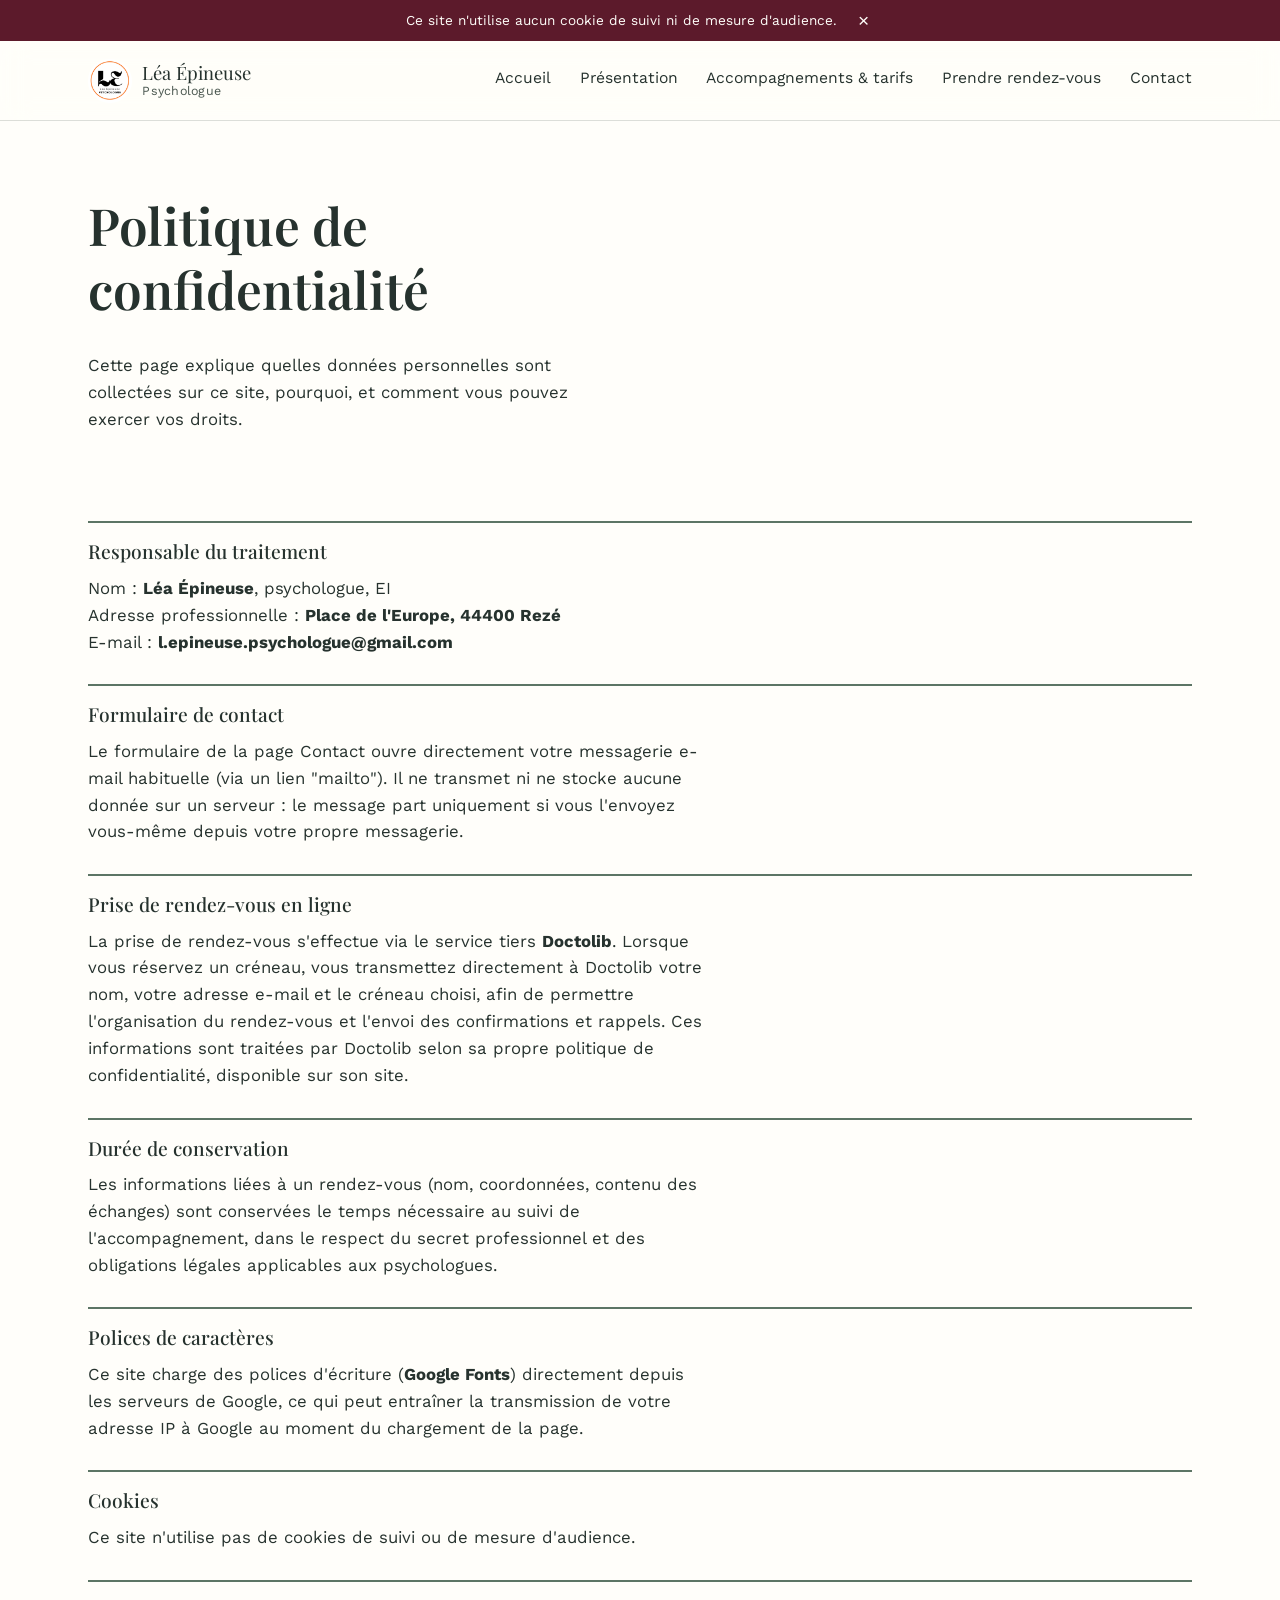
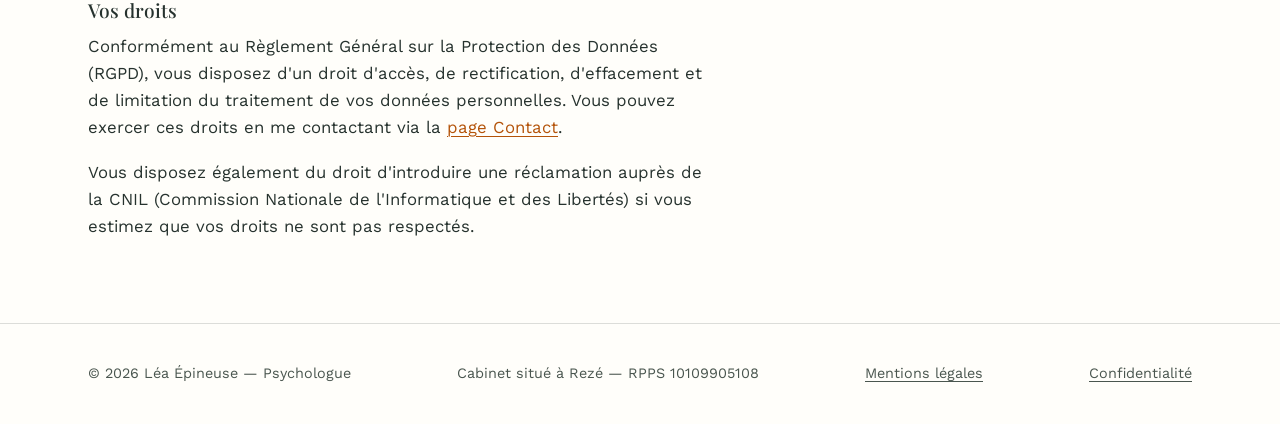
==== commit a9b4bcfc: "Update appointment service from Cal.com to Doctolib" ====
--- a/confidentialite.html
+++ b/confidentialite.html
@@ -5,7 +5,7 @@
 <meta name="viewport" content="width=device-width, initial-scale=1.0">
 <title>Politique de confidentialité — Léa Épineuse, Psychologue</title>
 <meta name="description" content="Politique de confidentialité et protection des données personnelles du site de Léa Épineuse, psychologue.">
-<link rel="stylesheet" href="style.css?v=2">
+<link rel="stylesheet" href="style.css?v=7">
 </head>
 <body>
   <div class="cookie-banner" id="cookie-banner">
@@ -60,7 +60,7 @@
 
       <div class="info-block">
         <h3>Prise de rendez-vous en ligne</h3>
-        <p>La prise de rendez-vous s'effectue via le service tiers <strong>Cal.com</strong>. Lorsque vous réservez un créneau, vous transmettez directement à Cal.com votre nom, votre adresse e-mail et le créneau choisi, afin de permettre l'organisation du rendez-vous et l'envoi des confirmations et rappels. Ces informations sont traitées par Cal.com selon sa propre politique de confidentialité, disponible sur son site.</p>
+        <p>La prise de rendez-vous s'effectue via le service tiers <strong>Doctolib</strong>. Lorsque vous réservez un créneau, vous transmettez directement à Doctolib votre nom, votre adresse e-mail et le créneau choisi, afin de permettre l'organisation du rendez-vous et l'envoi des confirmations et rappels. Ces informations sont traitées par Doctolib selon sa propre politique de confidentialité, disponible sur son site.</p>
       </div>
 
       <div class="info-block">
@@ -98,7 +98,7 @@
   </div>
 </footer>
 
-<script src="script.js?v=2"></script>
+<script src="script.js?v=7"></script>
 <script>document.getElementById('year').textContent = new Date().getFullYear();</script>
 </body>
 </html>
--- a/style.css
+++ b/style.css
@@ -18,7 +18,7 @@
 
 * { box-sizing: border-box; }
 
-html { scroll-behavior: smooth; }
+html { scroll-behavior: smooth; overflow-x: hidden; width: 100%; }
 
 @media (prefers-reduced-motion: reduce) {
   html { scroll-behavior: auto; }
@@ -32,6 +32,7 @@
   background: var(--bg);
   line-height: 1.6;
   font-size: 1.05rem;
+  overflow-x: hidden;
 }
 
 h1, h2, h3 {
@@ -175,6 +176,17 @@
 }
 
 .hero-text { max-width: 34rem; }
+.hero-text-wide { max-width: none; }
+.hero-text-wide h1 { white-space: nowrap; }
+@media (max-width: 700px) {
+  .hero-text-wide h1 { white-space: normal; }
+}
+
+.access-note { max-width: none; }
+.bus-line { white-space: nowrap; }
+@media (max-width: 700px) {
+  .bus-line { white-space: normal; }
+}
 
 .hero-flex {
   display: flex;
@@ -199,9 +211,16 @@
   box-shadow: 0 12px 30px rgba(38, 50, 46, 0.18);
 }
 
+.hero-photo-room {
+  width: 320px;
+  max-width: 42vw;
+}
+.hero-photo-room img { aspect-ratio: 4 / 3; }
+
 @media (max-width: 700px) {
   .hero-flex { flex-direction: column-reverse; align-items: flex-start; }
   .hero-photo { width: 130px; max-width: 40vw; }
+  .hero-photo-room { width: 100%; max-width: 100%; }
 }
 
 /* Sections */
@@ -221,6 +240,34 @@
   display: grid;
   grid-template-columns: 1fr 1fr;
   gap: 2.4rem;
+}
+
+/* Onglets Adulte / Enfant & adolescent (page Prestations, mobile) */
+.price-tab-switch { display: none; }
+
+.price-tab-btn {
+  flex: 1;
+  padding: 0.7rem 1rem;
+  border-radius: 999px;
+  border: 1px solid var(--line);
+  background: var(--bg);
+  color: var(--ink);
+  font-family: var(--font-sans);
+  font-size: 0.92rem;
+  font-weight: 500;
+  cursor: pointer;
+  text-align: center;
+}
+.price-tab-btn.active {
+  background: var(--rose-dark);
+  border-color: var(--rose-dark);
+  color: #fff;
+}
+
+@media (max-width: 800px) {
+  .price-tab-switch { display: flex; gap: 0.6rem; margin-bottom: 1.8rem; }
+  .price-tabs [data-tab-panel] { display: none; }
+  .price-tabs [data-tab-panel].active-panel { display: block; }
 }
 
 .item {
@@ -292,7 +339,8 @@
   width: 100%;
 }
 
-.price-summary-text h3 { margin: 0; font-size: 1.05rem; }
+.price-summary-text { min-width: 0; }
+.price-summary-text h3 { margin: 0; font-size: 1.05rem; white-space: nowrap; overflow: hidden; text-overflow: ellipsis; }
 
 .ordinal-num { font-size: 1.5em; font-weight: 400; }
 
@@ -338,6 +386,7 @@
   font-size: 1.3rem;
   white-space: nowrap;
   color: var(--rose-dark);
+  flex-shrink: 0;
 }
 
 .note {
@@ -462,14 +511,23 @@
     top: 100%;
     left: 0;
     right: 0;
-    background: rgba(255, 254, 250, 0.85);
+    background: rgba(255, 254, 250, 0.96);
     backdrop-filter: blur(20px) saturate(180%);
     -webkit-backdrop-filter: blur(20px) saturate(180%);
-    box-shadow: 0 8px 24px rgba(38, 50, 46, 0.12);
+    box-shadow: 0 8px 24px rgba(38, 50, 46, 0.18);
     border-bottom: 1px solid var(--line);
   }
   .site-nav.open { display: flex; }
   .site-nav a { padding: 0.9rem 1.5rem; border-bottom: 1px solid var(--line); }
+}
+
+@media (max-width: 600px) {
+  .price-summary-text h3 {
+    white-space: normal;
+    overflow: visible;
+    text-overflow: clip;
+    font-size: 0.98rem;
+  }
 }
 
 /* Bandeau cookies */
